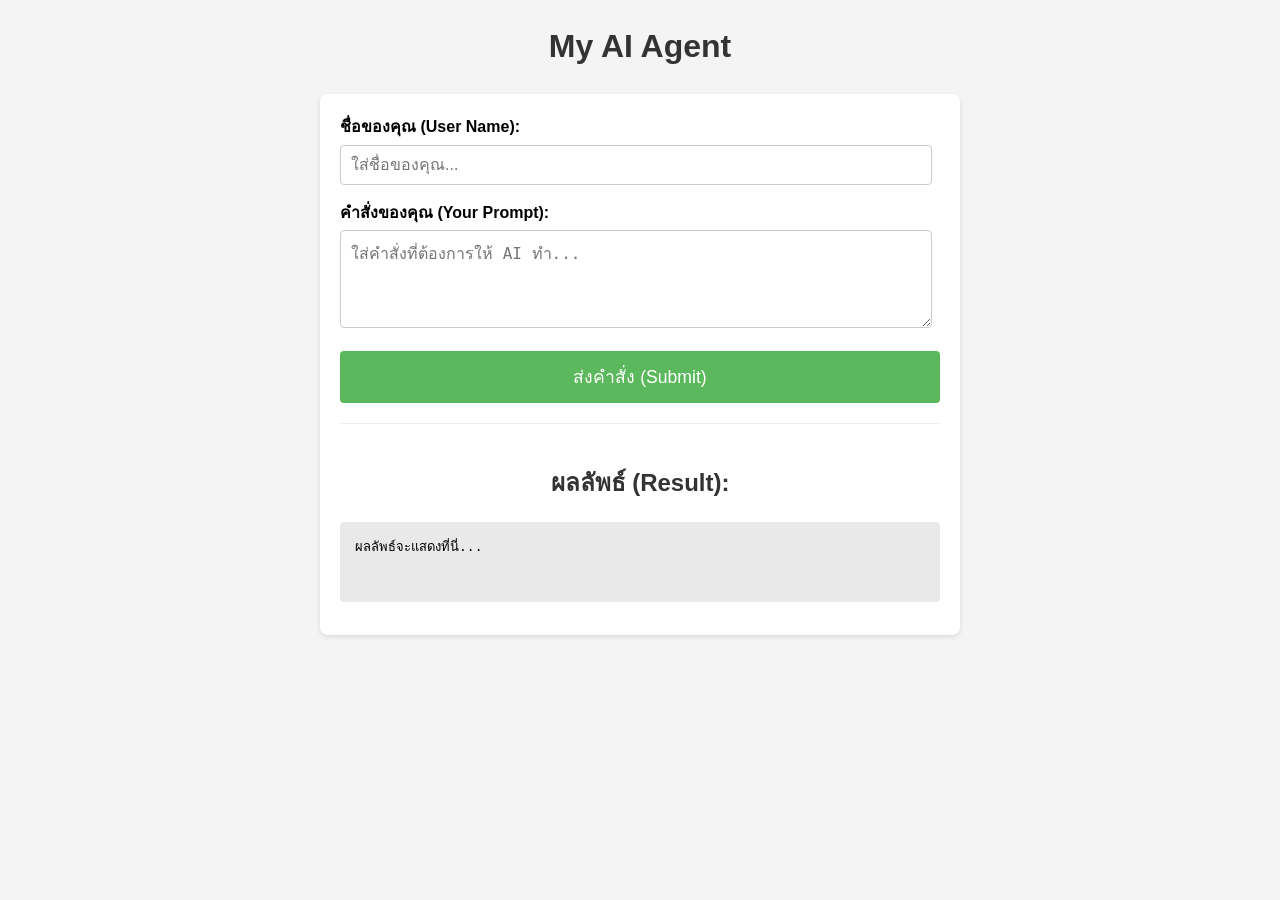
==== index.html @ a9f8acd1 "first commit" ====
<!DOCTYPE html>
<html lang="th">

<head>
    <meta charset="UTF-8">
    <meta name="viewport" content="width=device-width, initial-scale=1.0">
    <title>My n8n Agent Interface</title>
    <link rel="stylesheet" href="style.css"> <!-- ลิงก์ไปยังไฟล์ CSS -->
</head>

<body>

    <h1>My AI Agent</h1>

    <div class="container">
        <!-- ส่วน Input -->
        <div class="input-section">
            <label for="userName">ชื่อของคุณ (User Name):</label>
            <input type="text" id="userName" placeholder="ใส่ชื่อของคุณ...">

            <label for="userPrompt">คำสั่งของคุณ (Your Prompt):</label>
            <textarea id="userPrompt" rows="4" placeholder="ใส่คำสั่งที่ต้องการให้ AI ทำ..."></textarea>

            <button id="submitBtn">ส่งคำสั่ง (Submit)</button>
        </div>

        <!-- ส่วน Output -->
        <div class="output-section">
            <h2>ผลลัพธ์ (Result):</h2>
            <div id="loading" style="display: none;">กำลังประมวลผล...</div>
            <pre id="resultArea">ผลลัพธ์จะแสดงที่นี่...</pre> <!-- ใช้ <pre> เพื่อรักษาการขึ้นบรรทัดใหม่ -->
        </div>
    </div>

    <script src="script.js"></script> <!-- ลิงก์ไปยังไฟล์ JavaScript -->
</body>

</html>
---- style.css ----
body {
    font-family: sans-serif;
    line-height: 1.6;
    margin: 20px;
    background-color: #f4f4f4;
}

.container {
    background: #fff;
    padding: 20px;
    border-radius: 8px;
    box-shadow: 0 2px 5px rgba(0, 0, 0, 0.1);
    max-width: 600px;
    /* จำกัดความกว้าง */
    margin: 20px auto;
    /* จัดกลาง */
}

h1,
h2 {
    text-align: center;
    color: #333;
}

label {
    display: block;
    margin-bottom: 5px;
    font-weight: bold;
}

input[type="text"],
textarea {
    width: 95%;
    /* ลดความกว้างเล็กน้อยเผื่อ padding */
    padding: 10px;
    margin-bottom: 15px;
    border: 1px solid #ccc;
    border-radius: 4px;
    font-size: 1rem;
}

textarea {
    resize: vertical;
    /* อนุญาตให้ปรับขนาดแนวตั้ง */
}

button {
    display: block;
    width: 100%;
    padding: 12px;
    background-color: #5cb85c;
    color: white;
    border: none;
    border-radius: 4px;
    cursor: pointer;
    font-size: 1.1rem;
    transition: background-color 0.3s ease;
}

button:hover {
    background-color: #4cae4c;
}

.output-section {
    margin-top: 20px;
    border-top: 1px solid #eee;
    padding-top: 20px;
}

#resultArea {
    background-color: #e9e9e9;
    padding: 15px;
    border-radius: 4px;
    min-height: 50px;
    white-space: pre-wrap;
    /* ทำให้ข้อความยาวๆ ตัดคำขึ้นบรรทัดใหม่ */
    word-wrap: break-word;
    /* ตัดคำกรณีคำยาวมากๆ */
    font-family: monospace;
    /* ใช้ font แบบ monospace สำหรับผลลัพธ์ */
}

#loading {
    color: #888;
    font-style: italic;
    text-align: center;
    margin-bottom: 10px;
}
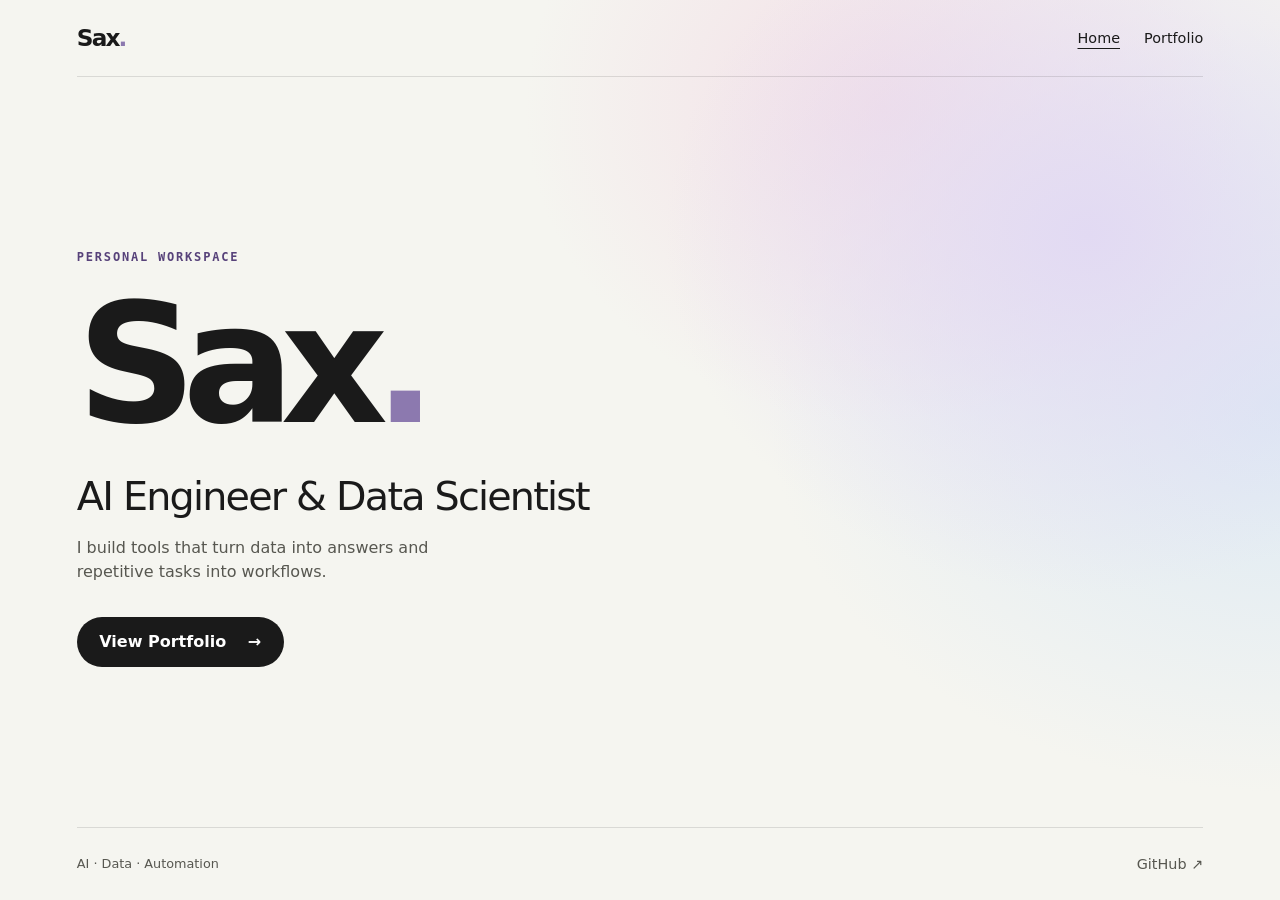
==== commit eed7db04: "Replace the prompt demo with a pastel personal home page" ====
--- a/index.html
+++ b/index.html
@@ -1,38 +1,22 @@
-<!DOCTYPE html>
-<html lang="th">
-
+<!doctype html>
+<html lang="en">
 <head>
-    <meta charset="UTF-8">
-    <meta name="viewport" content="width=device-width, initial-scale=1.0">
-    <title>My n8n Agent Interface</title>
-    <link rel="stylesheet" href="style.css"> <!-- ลิงก์ไปยังไฟล์ CSS -->
+  <meta charset="utf-8">
+  <meta name="viewport" content="width=device-width, initial-scale=1">
+  <meta name="theme-color" content="#f5f5f0">
+  <meta name="description" content="Explore Sax’s work in applied AI, data science, and automation.">
+  <title>Sax — Home</title>
+  <link rel="stylesheet" href="/style.css?v=home-1">
 </head>
-
 <body>
-
-    <h1>My AI Agent</h1>
-
-    <div class="container">
-        <!-- ส่วน Input -->
-        <div class="input-section">
-            <label for="userName">ชื่อของคุณ (User Name):</label>
-            <input type="text" id="userName" placeholder="ใส่ชื่อของคุณ...">
-
-            <label for="userPrompt">คำสั่งของคุณ (Your Prompt):</label>
-            <textarea id="userPrompt" rows="4" placeholder="ใส่คำสั่งที่ต้องการให้ AI ทำ..."></textarea>
-
-            <button id="submitBtn">ส่งคำสั่ง (Submit)</button>
-        </div>
-
-        <!-- ส่วน Output -->
-        <div class="output-section">
-            <h2>ผลลัพธ์ (Result):</h2>
-            <div id="loading" style="display: none;">กำลังประมวลผล...</div>
-            <pre id="resultArea">ผลลัพธ์จะแสดงที่นี่...</pre> <!-- ใช้ <pre> เพื่อรักษาการขึ้นบรรทัดใหม่ -->
-        </div>
-    </div>
-
-    <script src="script.js"></script> <!-- ลิงก์ไปยังไฟล์ JavaScript -->
+  <header><span class="mark">Sax<span>.</span></span><nav aria-label="Main navigation"><a href="/" aria-current="page">Home</a><a href="/portfolio/">Portfolio</a></nav></header>
+  <main><div class="intro">
+    <p class="label">Personal workspace</p>
+    <h1>Sax<span>.</span></h1>
+    <p class="role">AI Engineer &amp; Data Scientist</p>
+    <p class="summary">I build tools that turn data into answers and repetitive tasks into workflows.</p>
+    <a class="button" href="/portfolio/">View Portfolio <span aria-hidden="true">→</span></a>
+  </div></main>
+  <footer><span>AI · Data · Automation</span><a href="https://github.com/Aussachaa">GitHub <span aria-hidden="true">↗</span></a></footer>
 </body>
-
-</html>+</html>
--- a/style.css
+++ b/style.css
@@ -1,88 +1,21 @@
-body {
-    font-family: sans-serif;
-    line-height: 1.6;
-    margin: 20px;
-    background-color: #f4f4f4;
-}
-
-.container {
-    background: #fff;
-    padding: 20px;
-    border-radius: 8px;
-    box-shadow: 0 2px 5px rgba(0, 0, 0, 0.1);
-    max-width: 600px;
-    /* จำกัดความกว้าง */
-    margin: 20px auto;
-    /* จัดกลาง */
-}
-
-h1,
-h2 {
-    text-align: center;
-    color: #333;
-}
-
-label {
-    display: block;
-    margin-bottom: 5px;
-    font-weight: bold;
-}
-
-input[type="text"],
-textarea {
-    width: 95%;
-    /* ลดความกว้างเล็กน้อยเผื่อ padding */
-    padding: 10px;
-    margin-bottom: 15px;
-    border: 1px solid #ccc;
-    border-radius: 4px;
-    font-size: 1rem;
-}
-
-textarea {
-    resize: vertical;
-    /* อนุญาตให้ปรับขนาดแนวตั้ง */
-}
-
-button {
-    display: block;
-    width: 100%;
-    padding: 12px;
-    background-color: #5cb85c;
-    color: white;
-    border: none;
-    border-radius: 4px;
-    cursor: pointer;
-    font-size: 1.1rem;
-    transition: background-color 0.3s ease;
-}
-
-button:hover {
-    background-color: #4cae4c;
-}
-
-.output-section {
-    margin-top: 20px;
-    border-top: 1px solid #eee;
-    padding-top: 20px;
-}
-
-#resultArea {
-    background-color: #e9e9e9;
-    padding: 15px;
-    border-radius: 4px;
-    min-height: 50px;
-    white-space: pre-wrap;
-    /* ทำให้ข้อความยาวๆ ตัดคำขึ้นบรรทัดใหม่ */
-    word-wrap: break-word;
-    /* ตัดคำกรณีคำยาวมากๆ */
-    font-family: monospace;
-    /* ใช้ font แบบ monospace สำหรับผลลัพธ์ */
-}
-
-#loading {
-    color: #888;
-    font-style: italic;
-    text-align: center;
-    margin-bottom: 10px;
-}+* { box-sizing: border-box; }
+:root { color-scheme: light; --paper: #f5f5f0; --ink: #1a1a1a; --plum: #57427a; }
+body { margin: 0 auto; padding: 0 clamp(1.3rem, 6vw, 6rem); max-width: 90rem; min-height: 100vh; min-height: 100svh; display: flex; flex-direction: column; font: 1rem/1.55 system-ui, sans-serif; color: var(--ink); background-color: var(--paper); background-image: radial-gradient(ellipse 33% 40% at 85% 26%, #e2daf3 0%, transparent 100%), radial-gradient(ellipse 28% 35% at 69% 12%, #f3dfe7 0%, transparent 100%), radial-gradient(ellipse 40% 43% at 100% 45%, #dce9f4 0%, transparent 100%); }
+header, footer, nav { display: flex; align-items: center; justify-content: space-between; gap: 1.5rem; }
+header, footer { padding: 1.25rem 0; }
+header { border-bottom: 1px solid #1a1a1a20; }
+.mark { font-size: 1.45rem; font-weight: 750; letter-spacing: -.08em; }
+.mark span, h1 span { color: #8c79af; }
+a { color: inherit; text-underline-offset: .35em; }
+nav a, footer a { font-size: .9rem; text-decoration: none; padding: .35em 0; }
+a[aria-current], a:hover { text-decoration: underline; }
+a:focus-visible { outline: 3px solid var(--plum); outline-offset: 5px; }
+main { flex: 1; display: grid; align-items: center; padding: clamp(3rem, 9vh, 8rem) 0; }
+.intro { max-width: 40rem; }
+.label { color: var(--plum); font: 600 .75rem/1.5 ui-monospace, monospace; text-transform: uppercase; letter-spacing: .15em; }
+h1 { font-size: clamp(5.5rem, 13vw, 11rem); letter-spacing: -.085em; line-height: .95; margin: .12em 0; }
+.role { font-size: clamp(1.45rem, 3.1vw, 2.7rem); line-height: 1.15; margin: .75em 0 .4em; letter-spacing: -.045em; }
+.summary { max-width: 25rem; color: #575750; }
+.button { display: inline-flex; gap: 1.35rem; align-items: center; margin-top: 1rem; padding: .8rem 1.4rem; border-radius: 3rem; background: var(--ink); color: white; font-weight: 600; text-decoration: none; }
+.button:hover { background: var(--plum); text-decoration: none; }
+footer { border-top: 1px solid #1a1a1a20; color: #575750; font-size: .8rem; }
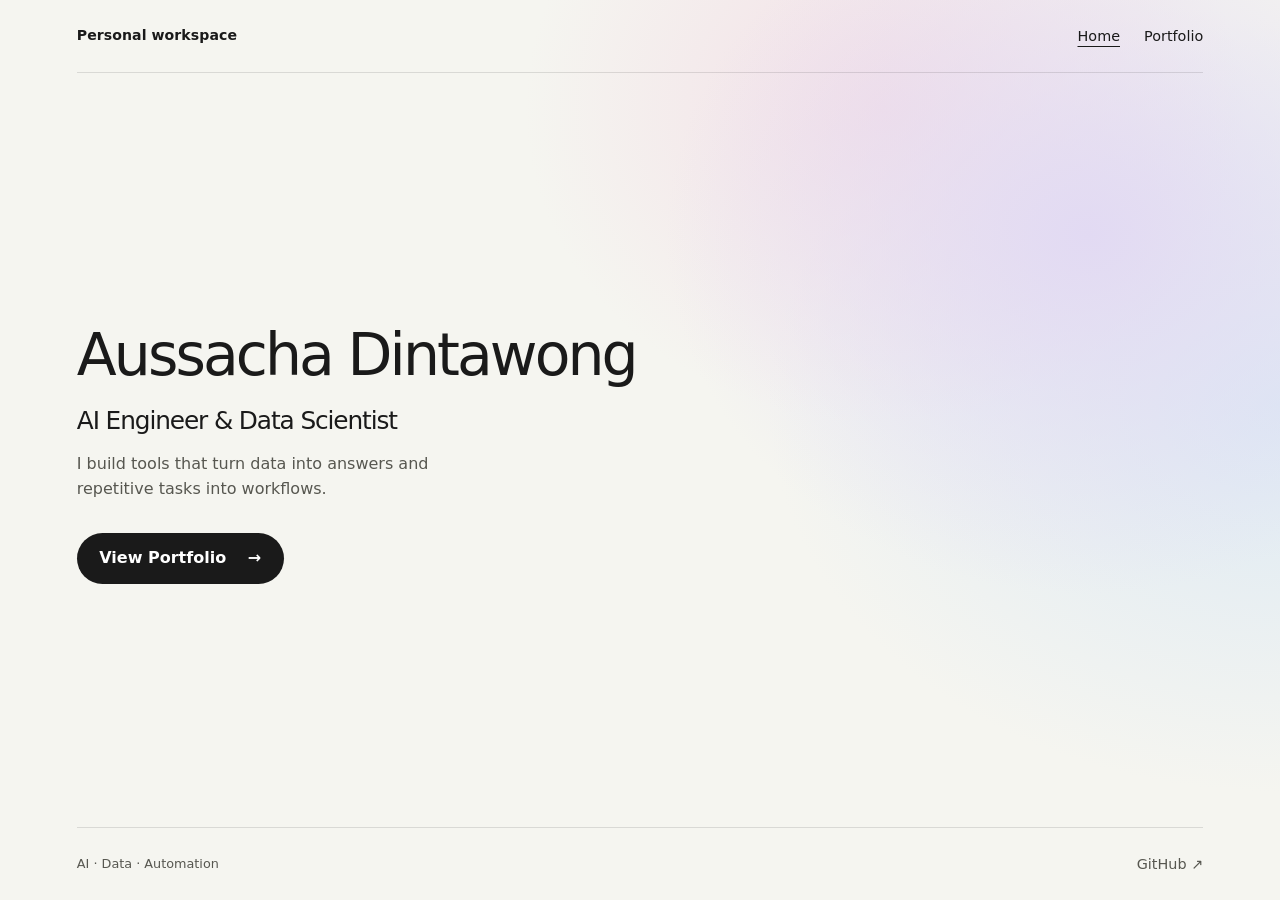
==== commit dcb6384a: "Add a home link and soften the portfolio typography and palette" ====
--- a/index.html
+++ b/index.html
@@ -4,15 +4,14 @@
   <meta charset="utf-8">
   <meta name="viewport" content="width=device-width, initial-scale=1">
   <meta name="theme-color" content="#f5f5f0">
-  <meta name="description" content="Explore Sax’s work in applied AI, data science, and automation.">
-  <title>Sax — Home</title>
-  <link rel="stylesheet" href="/style.css?v=home-1">
+  <meta name="description" content="Explore work in applied AI, data science, and automation.">
+  <title>Home · Aussacha Dintawong</title>
+  <link rel="stylesheet" href="/style.css?v=home-2">
 </head>
 <body>
-  <header><span class="mark">Sax<span>.</span></span><nav aria-label="Main navigation"><a href="/" aria-current="page">Home</a><a href="/portfolio/">Portfolio</a></nav></header>
+  <header><span class="mark">Personal workspace</span><nav aria-label="Main navigation"><a href="/" aria-current="page">Home</a><a href="/portfolio/">Portfolio</a></nav></header>
   <main><div class="intro">
-    <p class="label">Personal workspace</p>
-    <h1>Sax<span>.</span></h1>
+    <h1>Aussacha Dintawong</h1>
     <p class="role">AI Engineer &amp; Data Scientist</p>
     <p class="summary">I build tools that turn data into answers and repetitive tasks into workflows.</p>
     <a class="button" href="/portfolio/">View Portfolio <span aria-hidden="true">→</span></a>
--- a/style.css
+++ b/style.css
@@ -4,7 +4,7 @@
 header, footer, nav { display: flex; align-items: center; justify-content: space-between; gap: 1.5rem; }
 header, footer { padding: 1.25rem 0; }
 header { border-bottom: 1px solid #1a1a1a20; }
-.mark { font-size: 1.45rem; font-weight: 750; letter-spacing: -.08em; }
+.mark { font-size: .88rem; font-weight: 550; letter-spacing: .005em; }
 .mark span, h1 span { color: #8c79af; }
 a { color: inherit; text-underline-offset: .35em; }
 nav a, footer a { font-size: .9rem; text-decoration: none; padding: .35em 0; }
@@ -13,8 +13,8 @@
 main { flex: 1; display: grid; align-items: center; padding: clamp(3rem, 9vh, 8rem) 0; }
 .intro { max-width: 40rem; }
 .label { color: var(--plum); font: 600 .75rem/1.5 ui-monospace, monospace; text-transform: uppercase; letter-spacing: .15em; }
-h1 { font-size: clamp(5.5rem, 13vw, 11rem); letter-spacing: -.085em; line-height: .95; margin: .12em 0; }
-.role { font-size: clamp(1.45rem, 3.1vw, 2.7rem); line-height: 1.15; margin: .75em 0 .4em; letter-spacing: -.045em; }
+h1 { font-size: clamp(2rem, 4.6vw, 3.65rem); font-weight: 520; letter-spacing: -.05em; line-height: 1.12; margin: .12em 0; }
+.role { font-size: clamp(1.15rem, 2vw, 1.55rem); line-height: 1.15; margin: .75em 0 .4em; letter-spacing: -.045em; }
 .summary { max-width: 25rem; color: #575750; }
 .button { display: inline-flex; gap: 1.35rem; align-items: center; margin-top: 1rem; padding: .8rem 1.4rem; border-radius: 3rem; background: var(--ink); color: white; font-weight: 600; text-decoration: none; }
 .button:hover { background: var(--plum); text-decoration: none; }
